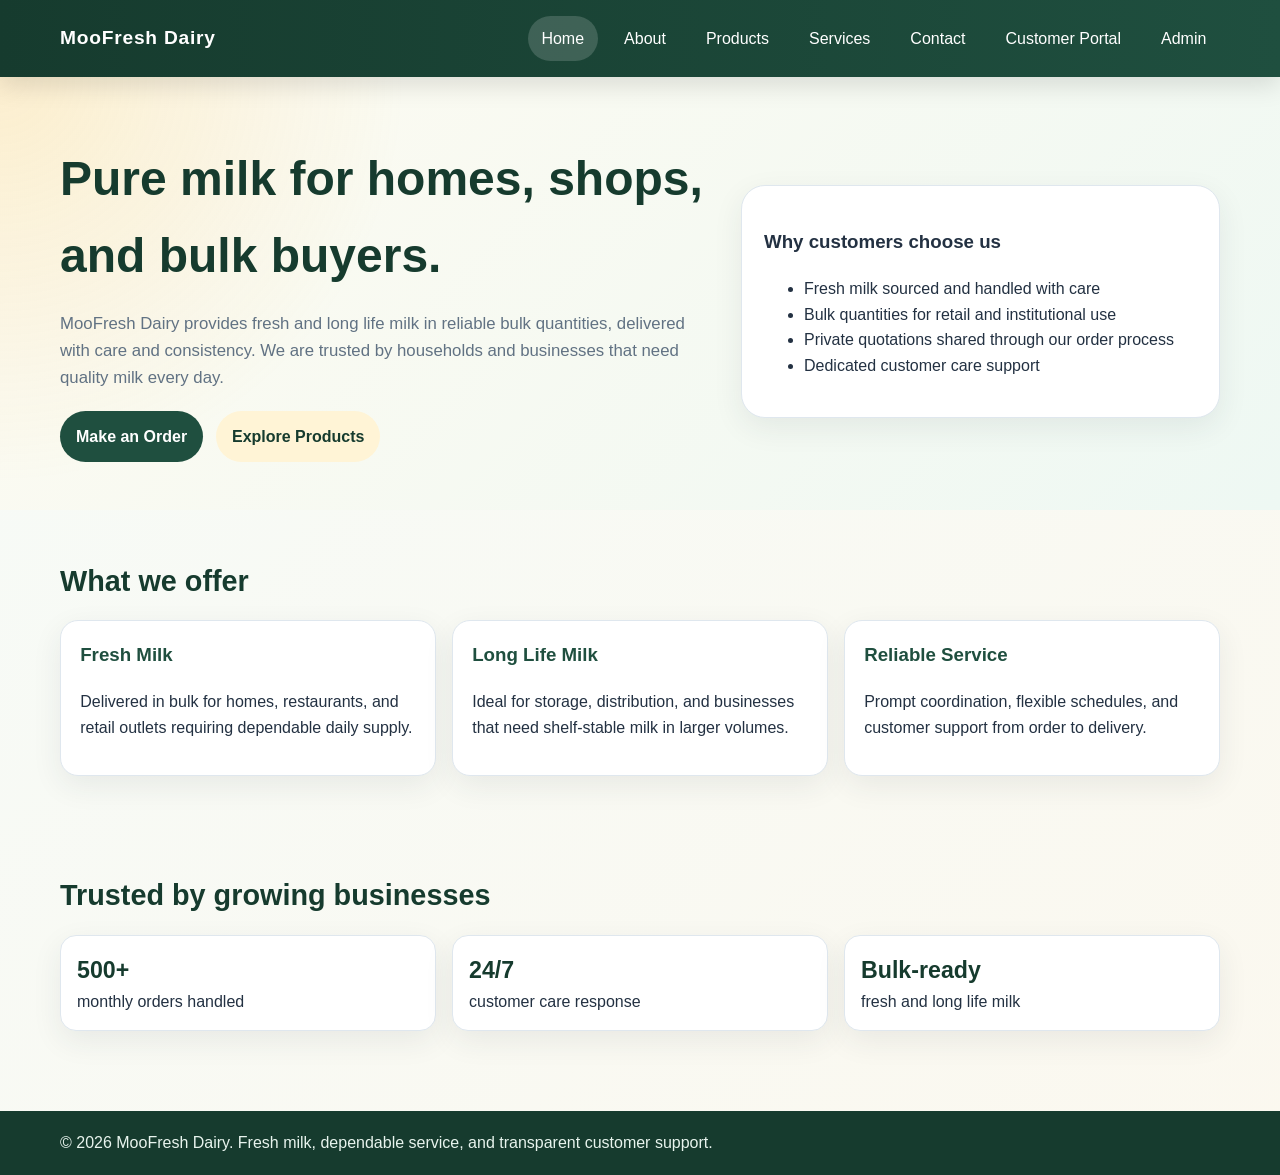
==== index.html @ 9c832540 "first commit" ====
<!DOCTYPE html>
<html lang="en">

<head>
    <meta charset="UTF-8" />
    <meta name="viewport" content="width=device-width, initial-scale=1.0" />
    <title>MooFresh Dairy | Fresh and Long Life Milk in Bulk</title>
    <meta name="description" content="MooFresh Dairy supplies fresh milk and long life milk in bulk to homes, shops, and institutions with dependable service." />
    <link rel="stylesheet" href="styles.css" />
</head>

<body>
    <header class="site-header">
        <div class="container navbar">
            <div class="brand">MooFresh Dairy</div>
            <nav class="nav-links" aria-label="Primary navigation">
                <a class="active" href="index.html">Home</a>
                <a href="about.html">About</a>
                <a href="products.html">Products</a>
                <a href="services.html">Services</a>
                <a href="contact.html">Contact</a>
                <a href="customer-login.html">Customer Portal</a>
                <a href="admin-login.html">Admin</a>
            </nav>
        </div>
    </header>

    <main>
        <section class="hero">
            <div class="container hero-grid">
                <div>
                    <h1>Pure milk for homes, shops, and bulk buyers.</h1>
                    <p>MooFresh Dairy provides fresh and long life milk in reliable bulk quantities, delivered with care and consistency. We are trusted by households and businesses that need quality milk every day.</p>
                    <div class="btn-row">
                        <a class="btn btn-primary" href="customer-login.html">Make an Order</a>
                        <a class="btn btn-secondary" href="products.html">Explore Products</a>
                    </div>
                </div>
                <div class="hero-card">
                    <h3>Why customers choose us</h3>
                    <ul>
                        <li>Fresh milk sourced and handled with care</li>
                        <li>Bulk quantities for retail and institutional use</li>
                        <li>Private quotations shared through our order process</li>
                        <li>Dedicated customer care support</li>
                    </ul>
                </div>
            </div>
        </section>

        <section class="section">
            <div class="container">
                <h2>What we offer</h2>
                <div class="card-grid">
                    <article class="card">
                        <h3>Fresh Milk</h3>
                        <p>Delivered in bulk for homes, restaurants, and retail outlets requiring dependable daily supply.</p>
                    </article>
                    <article class="card">
                        <h3>Long Life Milk</h3>
                        <p>Ideal for storage, distribution, and businesses that need shelf-stable milk in larger volumes.</p>
                    </article>
                    <article class="card">
                        <h3>Reliable Service</h3>
                        <p>Prompt coordination, flexible schedules, and customer support from order to delivery.</p>
                    </article>
                </div>
            </div>
        </section>

        <section class="section">
            <div class="container">
                <h2>Trusted by growing businesses</h2>
                <div class="stat-grid">
                    <div class="stat"><strong>500+</strong><span>monthly orders handled</span></div>
                    <div class="stat"><strong>24/7</strong><span>customer care response</span></div>
                    <div class="stat"><strong>Bulk-ready</strong><span>fresh and long life milk</span></div>
                </div>
            </div>
        </section>
    </main>

    <footer class="site-footer">
        <div class="container">© 2026 MooFresh Dairy. Fresh milk, dependable service, and transparent customer support.</div>
    </footer>

    <script src="script.js"></script>
</body>

</html>
---- styles.css ----
:root {
    --primary: #1f4f3f;
    --primary-dark: #163b2e;
    --accent: #f5b942;
    --accent-soft: #fff4d6;
    --text: #233142;
    --muted: #617283;
    --surface: #ffffff;
    --surface-alt: #f7fafc;
    --border: #dfe7ee;
    --shadow: 0 10px 30px rgba(35, 49, 66, 0.08);
}

* {
    box-sizing: border-box;
}

html {
    scroll-behavior: smooth;
}

body {
    margin: 0;
    font-family: 'Segoe UI', Tahoma, Geneva, Verdana, sans-serif;
    color: var(--text);
    background: linear-gradient(135deg, #f6fbf8, #fbf8ef);
    line-height: 1.6;
}

a {
    color: inherit;
}

img {
    max-width: 100%;
    display: block;
}

.container {
    width: min(1160px, calc(100% - 2rem));
    margin: 0 auto;
}

.site-header {
    background: linear-gradient(90deg, var(--primary-dark), var(--primary));
    color: white;
    position: sticky;
    top: 0;
    z-index: 100;
    box-shadow: 0 8px 24px rgba(0, 0, 0, 0.12);
}

.navbar {
    display: flex;
    justify-content: space-between;
    align-items: center;
    padding: 1rem 0;
    gap: 1rem;
}

.brand {
    font-size: 1.2rem;
    font-weight: 800;
    letter-spacing: 0.04em;
}

.nav-links {
    display: flex;
    gap: 0.8rem;
    flex-wrap: wrap;
}

.nav-links a {
    color: white;
    text-decoration: none;
    padding: 0.6rem 0.85rem;
    border-radius: 999px;
    transition: background .2s ease;
}

.nav-links a:hover,
.nav-links a.active {
    background: rgba(255, 255, 255, 0.16);
}

.hero {
    padding: 4rem 0 3rem;
    background: radial-gradient(circle at top left, rgba(245, 185, 66, 0.2), transparent 30%), linear-gradient(135deg, #fefbf1, #eef8f3);
}

.hero-grid {
    display: grid;
    gap: 2rem;
    grid-template-columns: 1.15fr 0.85fr;
    align-items: center;
}

.hero h1 {
    font-size: clamp(2rem, 4vw, 3rem);
    margin: 0 0 1rem;
    color: var(--primary-dark);
}

.hero p {
    font-size: 1.05rem;
    color: var(--muted);
    margin-bottom: 1.2rem;
}

.hero-card {
    background: var(--surface);
    border-radius: 24px;
    padding: 1.4rem;
    box-shadow: var(--shadow);
    border: 1px solid var(--border);
}

.btn-row {
    display: flex;
    flex-wrap: wrap;
    gap: 0.8rem;
}

.btn {
    display: inline-block;
    padding: 0.8rem 1rem;
    border-radius: 999px;
    text-decoration: none;
    font-weight: 700;
    border: none;
    cursor: pointer;
}

.btn-primary {
    background: var(--primary);
    color: white;
}

.btn-secondary {
    background: var(--accent-soft);
    color: var(--primary-dark);
}

.section {
    padding: 3rem 0;
}

.section h2 {
    font-size: 1.8rem;
    color: var(--primary-dark);
    margin: 0 0 1rem;
}

.summary-card {
    background: linear-gradient(135deg, var(--primary), var(--primary-dark));
    color: white;
    border-radius: 18px;
    padding: 1rem 1.1rem;
    box-shadow: var(--shadow);
}

.summary-card strong {
    display: block;
    font-size: 1.3rem;
    margin-bottom: 0.2rem;
}

.card-grid {
    display: grid;
    gap: 1rem;
    grid-template-columns: repeat(auto-fit, minmax(220px, 1fr));
}

.card {
    background: var(--surface);
    border: 1px solid var(--border);
    border-radius: 18px;
    padding: 1.2rem;
    box-shadow: var(--shadow);
}

.card h3 {
    margin-top: 0;
    color: var(--primary);
}

.stat-grid {
    display: grid;
    gap: 1rem;
    grid-template-columns: repeat(auto-fit, minmax(180px, 1fr));
}

.stat {
    background: var(--surface);
    border-radius: 16px;
    padding: 1rem;
    box-shadow: var(--shadow);
    border: 1px solid var(--border);
}

.stat strong {
    display: block;
    font-size: 1.45rem;
    color: var(--primary-dark);
}

.notice {
    background: var(--accent-soft);
    border-left: 4px solid var(--accent);
    padding: 1rem 1.2rem;
    border-radius: 8px;
    color: var(--primary-dark);
}

.notice-spaced {
    margin-top: 1.2rem;
}

.notice-top-gap {
    margin-top: 0.9rem;
}

.section-title-spaced {
    margin-top: 1rem;
}

.admin-dashboard-hidden {
    display: none;
    margin-top: 1rem;
}

.auth-shell {
    display: grid;
    gap: 1.5rem;
    grid-template-columns: 1fr 1fr;
    align-items: start;
    padding: 2rem 0 3rem;
}

.auth-box {
    background: var(--surface);
    border: 1px solid var(--border);
    border-radius: 22px;
    padding: 1.4rem;
    box-shadow: var(--shadow);
}

.form-group {
    display: flex;
    flex-direction: column;
    gap: 0.35rem;
    margin-bottom: 0.9rem;
}

label {
    font-weight: 600;
    color: var(--primary-dark);
}

input,
select,
textarea {
    padding: 0.8rem 0.9rem;
    border: 1px solid var(--border);
    border-radius: 10px;
    font: inherit;
}

textarea {
    min-height: 110px;
}

.dashboard-grid {
    display: grid;
    gap: 1rem;
    grid-template-columns: 1.2fr 0.8fr;
}

.orders-list,
.payment-list {
    background: var(--surface);
    border: 1px solid var(--border);
    border-radius: 18px;
    padding: 1rem;
    box-shadow: var(--shadow);
}

.table {
    width: 100%;
    border-collapse: collapse;
}

.table th,
.table td {
    padding: 0.75rem 0.5rem;
    text-align: left;
    border-bottom: 1px solid var(--border);
}

.tag {
    display: inline-block;
    padding: 0.25rem 0.5rem;
    border-radius: 999px;
    font-size: 0.8rem;
    font-weight: 700;
}

.tag.pending {
    background: #fff3cd;
    color: #8c6a00;
}

.tag.paid {
    background: #dff5ea;
    color: #1f6d3c;
}

.tag.low {
    background: #ffe3e3;
    color: #b42318;
}

.site-footer {
    background: var(--primary-dark);
    color: #e8f4ee;
    padding: 1.2rem 0;
    margin-top: 2rem;
}

.helper {
    font-size: 0.95rem;
    color: var(--muted);
}

@media (max-width: 860px) {
    .hero-grid,
    .auth-shell,
    .dashboard-grid {
        grid-template-columns: 1fr;
    }
}
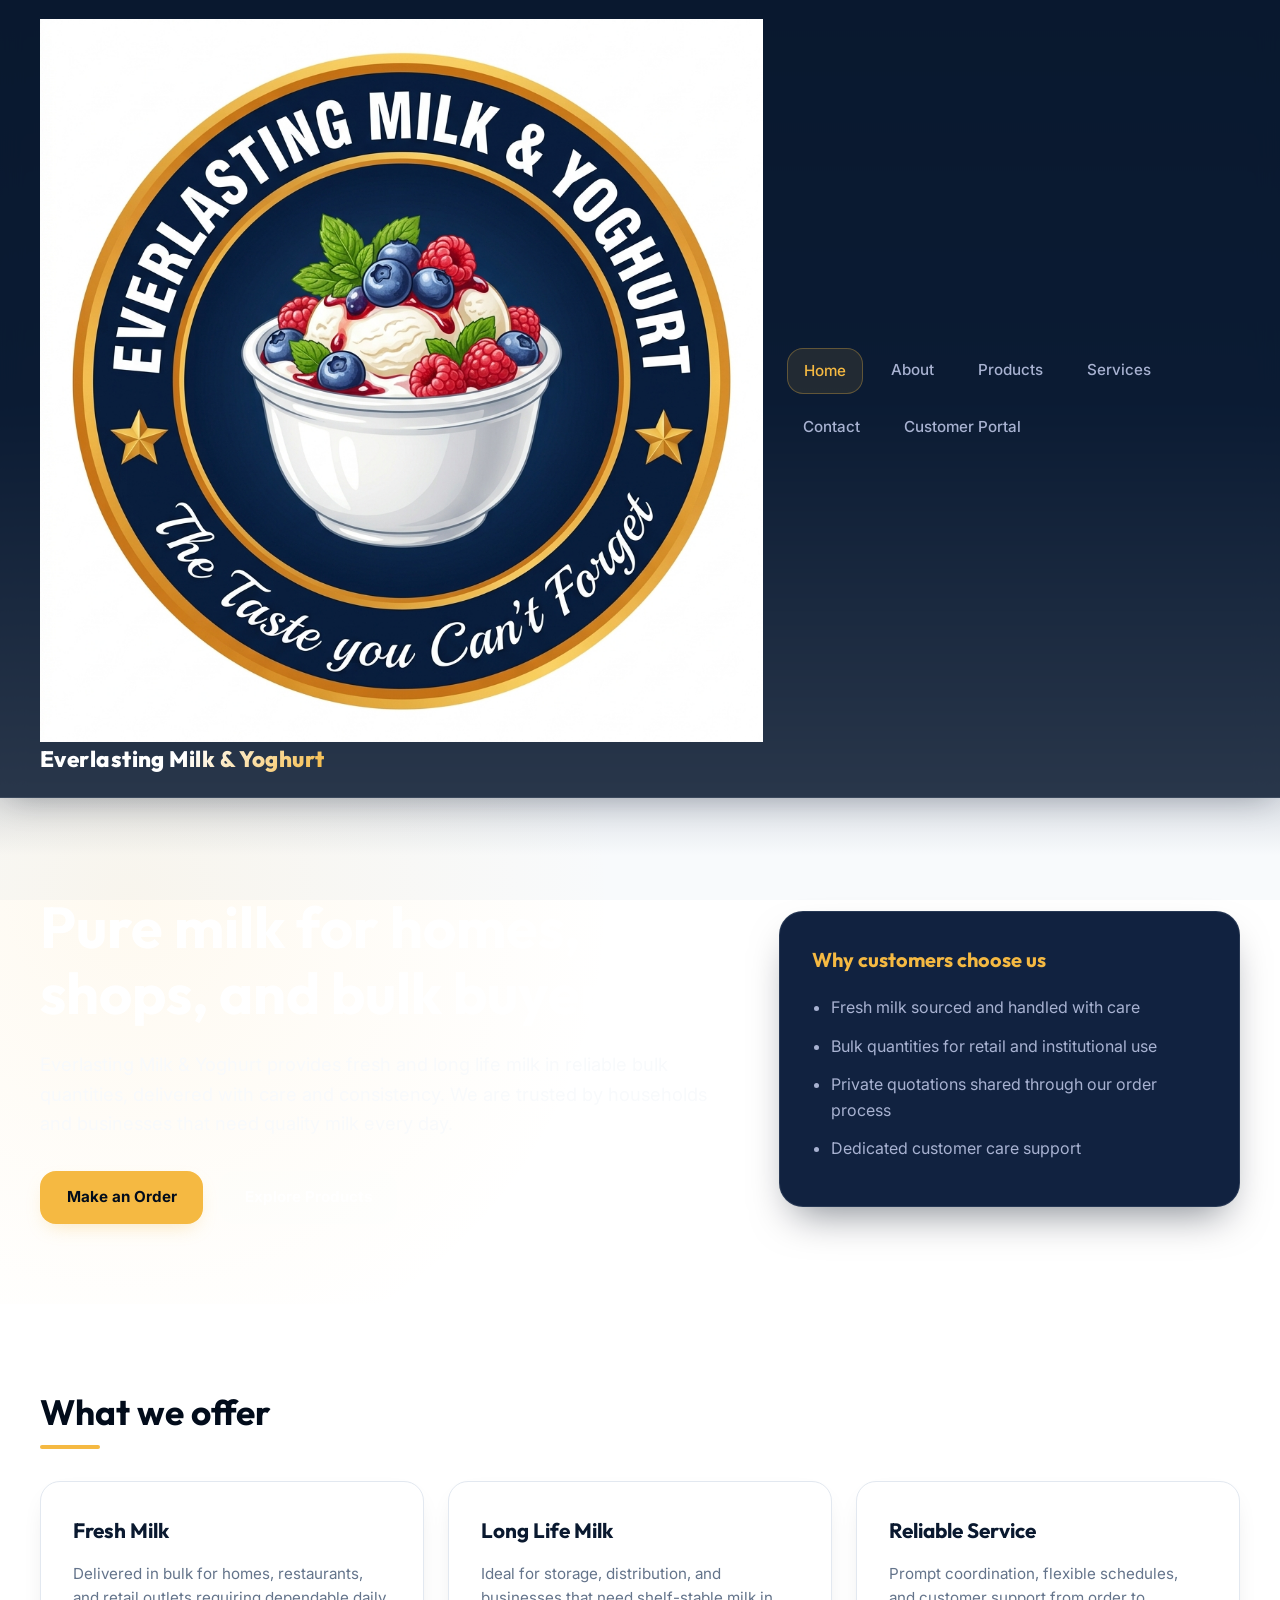
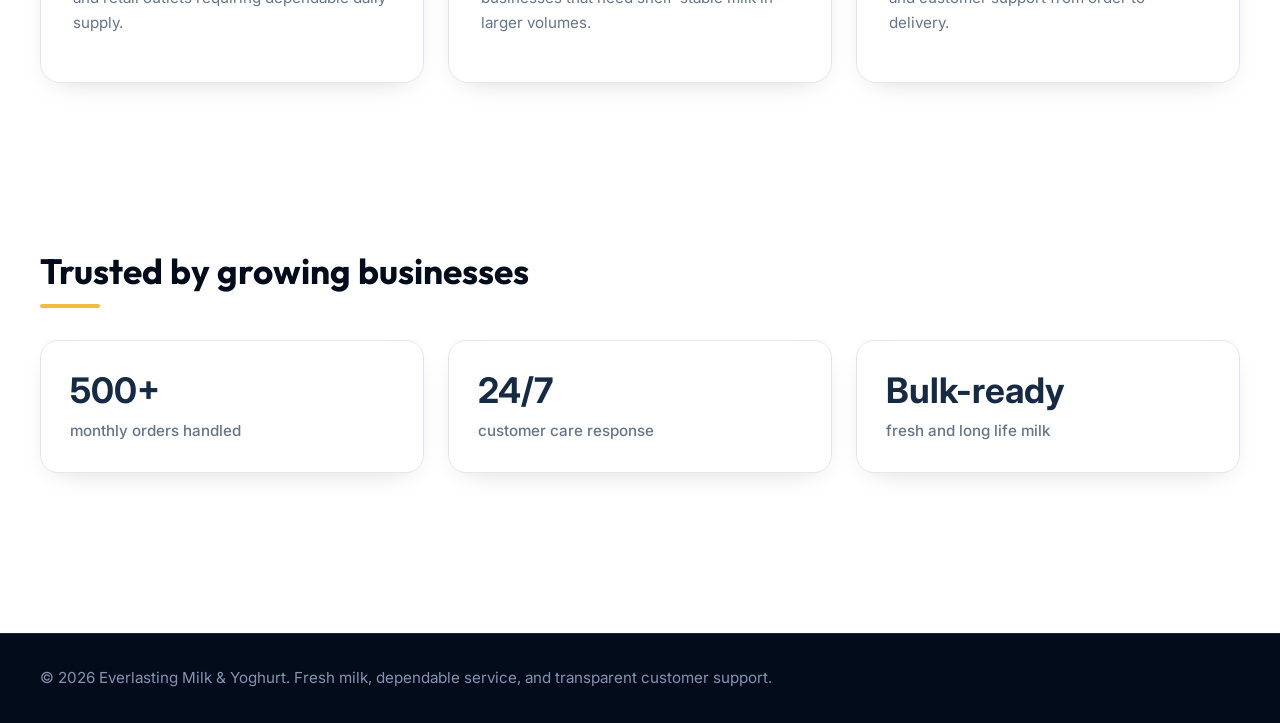
==== commit a70285df: "feat: rebrand business to Everlasting Milk & Yoghurt, add site logo, and remove admin login link" ====
--- a/index.html
+++ b/index.html
@@ -4,15 +4,18 @@
 <head>
     <meta charset="UTF-8" />
     <meta name="viewport" content="width=device-width, initial-scale=1.0" />
-    <title>MooFresh Dairy | Fresh and Long Life Milk in Bulk</title>
-    <meta name="description" content="MooFresh Dairy supplies fresh milk and long life milk in bulk to homes, shops, and institutions with dependable service." />
+    <title>Everlasting Milk & Yoghurt | Fresh and Long Life Milk in Bulk</title>
+    <meta name="description" content="Everlasting Milk & Yoghurt supplies fresh milk and long life milk in bulk to homes, shops, and institutions with dependable service." />
     <link rel="stylesheet" href="styles.css" />
 </head>
 
 <body>
     <header class="site-header">
         <div class="container navbar">
-            <div class="brand">MooFresh Dairy</div>
+            <a href="index.html" class="brand-logo-link">
+                <img src="logo.png" alt="Everlasting Milk & Yoghurt Logo" class="site-logo" />
+                <span class="brand">Everlasting Milk & Yoghurt</span>
+            </a>
             <nav class="nav-links" aria-label="Primary navigation">
                 <a class="active" href="index.html">Home</a>
                 <a href="about.html">About</a>
@@ -20,7 +23,6 @@
                 <a href="services.html">Services</a>
                 <a href="contact.html">Contact</a>
                 <a href="customer-login.html">Customer Portal</a>
-                <a href="admin-login.html">Admin</a>
             </nav>
         </div>
     </header>
@@ -30,7 +32,7 @@
             <div class="container hero-grid">
                 <div>
                     <h1>Pure milk for homes, shops, and bulk buyers.</h1>
-                    <p>MooFresh Dairy provides fresh and long life milk in reliable bulk quantities, delivered with care and consistency. We are trusted by households and businesses that need quality milk every day.</p>
+                    <p>Everlasting Milk & Yoghurt provides fresh and long life milk in reliable bulk quantities, delivered with care and consistency. We are trusted by households and businesses that need quality milk every day.</p>
                     <div class="btn-row">
                         <a class="btn btn-primary" href="customer-login.html">Make an Order</a>
                         <a class="btn btn-secondary" href="products.html">Explore Products</a>
@@ -81,7 +83,7 @@
     </main>
 
     <footer class="site-footer">
-        <div class="container">© 2026 MooFresh Dairy. Fresh milk, dependable service, and transparent customer support.</div>
+        <div class="container">© 2026 Everlasting Milk & Yoghurt. Fresh milk, dependable service, and transparent customer support.</div>
     </footer>
 
     <script src="script.js"></script>
--- a/styles.css
+++ b/styles.css
@@ -1,14 +1,28 @@
+@import url('https://fonts.googleapis.com/css2?family=Inter:wght@300;400;500;600;700&family=Outfit:wght@400;500;600;700;800&display=swap');
+
 :root {
-    --primary: #1f4f3f;
-    --primary-dark: #163b2e;
-    --accent: #f5b942;
-    --accent-soft: #fff4d6;
-    --text: #233142;
-    --muted: #617283;
-    --surface: #ffffff;
-    --surface-alt: #f7fafc;
-    --border: #dfe7ee;
-    --shadow: 0 10px 30px rgba(35, 49, 66, 0.08);
+    --primary: #0A192F;         /* Deep Navy Blue */
+    --primary-dark: #020C1B;    /* Ultra Deep Navy */
+    --primary-light: #172A45;   /* Slate Blue */
+    --primary-muted: #30445E;   /* Muted Slate Navy */
+    --accent: #F5B942;          /* Amber Gold */
+    --accent-hover: #DDA327;    /* Dark Gold */
+    --accent-soft: rgba(245, 185, 66, 0.1);
+    --text-dark: #0B192C;       /* Dark Navy Text */
+    --text-light: #F8FAFC;      /* Off-White Text */
+    --text-muted: #64748B;      /* Gray Slate Text */
+    --bg-light: #F8FAFC;        /* Light Slate Background */
+    --bg-dark: #0A192F;         /* Deep Navy Background */
+    --surface: #FFFFFF;         /* White Card Surface */
+    --surface-dark: #112240;    /* Dark Card Surface */
+    --border: #E2E8F0;          /* Light Border */
+    --border-dark: rgba(230, 241, 255, 0.1);
+    --shadow: 0 10px 30px -15px rgba(2, 12, 27, 0.2);
+    --shadow-hover: 0 20px 40px -15px rgba(2, 12, 27, 0.35);
+    --radius-lg: 16px;
+    --radius-md: 10px;
+    --radius-sm: 6px;
+    --transition: all 0.25s cubic-bezier(0.25, 0.8, 0.25, 1);
 }
 
 * {
@@ -21,14 +35,18 @@
 
 body {
     margin: 0;
-    font-family: 'Segoe UI', Tahoma, Geneva, Verdana, sans-serif;
-    color: var(--text);
-    background: linear-gradient(135deg, #f6fbf8, #fbf8ef);
+    font-family: 'Inter', sans-serif;
+    color: var(--text-dark);
+    /* Clean deep navy blue blending into white */
+    background: linear-gradient(180deg, var(--bg-dark) 0%, #152B4D 45%, var(--bg-light) 95%);
+    background-attachment: fixed;
     line-height: 1.6;
+    min-height: 100vh;
 }
 
 a {
     color: inherit;
+    text-decoration: none;
 }
 
 img {
@@ -37,252 +55,523 @@
 }
 
 .container {
-    width: min(1160px, calc(100% - 2rem));
+    width: min(1200px, calc(100% - 2rem));
     margin: 0 auto;
 }
 
+/* Typography */
+h1, h2, h3, h4, h5, h6, .brand {
+    font-family: 'Outfit', sans-serif;
+    font-weight: 700;
+}
+
+/* Header & Navbar */
 .site-header {
-    background: linear-gradient(90deg, var(--primary-dark), var(--primary));
-    color: white;
+    background: rgba(10, 25, 47, 0.85);
+    backdrop-filter: blur(12px);
+    -webkit-backdrop-filter: blur(12px);
+    border-bottom: 1px solid var(--border-dark);
+    color: var(--text-light);
     position: sticky;
     top: 0;
     z-index: 100;
-    box-shadow: 0 8px 24px rgba(0, 0, 0, 0.12);
+    box-shadow: 0 10px 30px -10px rgba(2, 12, 27, 0.3);
 }
 
 .navbar {
     display: flex;
     justify-content: space-between;
     align-items: center;
-    padding: 1rem 0;
-    gap: 1rem;
+    padding: 1.2rem 0;
+    gap: 1.5rem;
 }
 
 .brand {
-    font-size: 1.2rem;
+    font-size: 1.4rem;
     font-weight: 800;
-    letter-spacing: 0.04em;
+    letter-spacing: 0.02em;
+    background: linear-gradient(135deg, #FFFFFF 50%, var(--accent) 100%);
+    -webkit-background-clip: text;
+    -webkit-text-fill-color: transparent;
+    transition: var(--transition);
 }
 
 .nav-links {
     display: flex;
-    gap: 0.8rem;
+    gap: 0.75rem;
     flex-wrap: wrap;
 }
 
 .nav-links a {
-    color: white;
-    text-decoration: none;
-    padding: 0.6rem 0.85rem;
-    border-radius: 999px;
-    transition: background .2s ease;
+    color: #A8B2D1;
+    font-weight: 500;
+    padding: 0.6rem 1rem;
+    border-radius: var(--radius-lg);
+    font-size: 0.95rem;
+    transition: var(--transition);
 }
 
 .nav-links a:hover,
 .nav-links a.active {
-    background: rgba(255, 255, 255, 0.16);
-}
-
+    color: var(--text-light);
+    background: rgba(23, 42, 69, 0.6);
+}
+
+.nav-links a.active {
+    border: 1px solid rgba(245, 185, 66, 0.3);
+    background: rgba(245, 185, 66, 0.1);
+    color: var(--accent);
+}
+
+/* Hero Section */
 .hero {
-    padding: 4rem 0 3rem;
-    background: radial-gradient(circle at top left, rgba(245, 185, 66, 0.2), transparent 30%), linear-gradient(135deg, #fefbf1, #eef8f3);
+    padding: 6rem 0 5rem;
+    color: var(--text-light);
+    background: radial-gradient(circle at 10% 20%, rgba(245, 185, 66, 0.08) 0%, transparent 40%);
 }
 
 .hero-grid {
     display: grid;
-    gap: 2rem;
-    grid-template-columns: 1.15fr 0.85fr;
+    gap: 3rem;
+    grid-template-columns: 1.2fr 0.8fr;
     align-items: center;
 }
 
 .hero h1 {
-    font-size: clamp(2rem, 4vw, 3rem);
-    margin: 0 0 1rem;
+    font-size: clamp(2.2rem, 5vw, 3.6rem);
+    line-height: 1.15;
+    margin: 0 0 1.5rem;
+    color: white;
+}
+
+.hero p {
+    font-size: 1.15rem;
+    color: var(--text-gray);
+    margin-bottom: 2rem;
+}
+
+.hero-card {
+    background: var(--surface-dark);
+    border: 1px solid var(--border-dark);
+    border-radius: 24px;
+    padding: 2rem;
+    box-shadow: 0 20px 40px -15px rgba(2, 12, 27, 0.5);
+    color: var(--text-light);
+    transition: var(--transition);
+}
+
+.hero-card:hover {
+    transform: translateY(-5px);
+    box-shadow: 0 30px 50px -20px rgba(2, 12, 27, 0.7);
+}
+
+.hero-card h3 {
+    margin-top: 0;
+    font-size: 1.25rem;
+    color: var(--accent);
+    margin-bottom: 1.2rem;
+}
+
+.hero-card ul {
+    padding-left: 1.2rem;
+    margin: 0;
+}
+
+.hero-card li {
+    margin-bottom: 0.8rem;
+    color: #A8B2D1;
+}
+
+/* Buttons */
+.btn-row {
+    display: flex;
+    flex-wrap: wrap;
+    gap: 1rem;
+}
+
+.btn {
+    display: inline-flex;
+    align-items: center;
+    justify-content: center;
+    padding: 0.85rem 1.6rem;
+    border-radius: var(--radius-lg);
+    font-weight: 700;
+    font-size: 0.95rem;
+    border: 1px solid transparent;
+    cursor: pointer;
+    transition: var(--transition);
+    transform: translateY(0);
+}
+
+.btn:active {
+    transform: scale(0.97);
+}
+
+.btn-primary {
+    background: var(--accent);
     color: var(--primary-dark);
-}
-
-.hero p {
-    font-size: 1.05rem;
-    color: var(--muted);
-    margin-bottom: 1.2rem;
-}
-
-.hero-card {
-    background: var(--surface);
-    border-radius: 24px;
-    padding: 1.4rem;
-    box-shadow: var(--shadow);
-    border: 1px solid var(--border);
-}
-
-.btn-row {
-    display: flex;
-    flex-wrap: wrap;
-    gap: 0.8rem;
-}
-
-.btn {
-    display: inline-block;
-    padding: 0.8rem 1rem;
-    border-radius: 999px;
-    text-decoration: none;
-    font-weight: 700;
-    border: none;
-    cursor: pointer;
-}
-
-.btn-primary {
-    background: var(--primary);
+    box-shadow: 0 8px 20px -8px rgba(245, 185, 66, 0.4);
+}
+
+.btn-primary:hover {
+    background: var(--accent-hover);
+    box-shadow: 0 12px 24px -6px rgba(245, 185, 66, 0.6);
+}
+
+.btn-secondary {
+    background: rgba(230, 241, 255, 0.05);
+    border: 1px solid var(--text-gray);
     color: white;
 }
 
-.btn-secondary {
-    background: var(--accent-soft);
+.btn-secondary:hover {
+    background: rgba(230, 241, 255, 0.1);
+    color: var(--accent);
+}
+
+.btn-danger {
+    background: #E11D48;
+    color: white;
+}
+
+.btn-danger:hover {
+    background: #BE123C;
+}
+
+.btn-success {
+    background: #10B981;
+    color: white;
+}
+
+.btn-success:hover {
+    background: #059669;
+}
+
+.btn-small {
+    padding: 0.4rem 0.8rem;
+    font-size: 0.85rem;
+    border-radius: var(--radius-sm);
+}
+
+/* Sections styling */
+.section {
+    padding: 5rem 0;
+}
+
+.section h2 {
+    font-size: 2.2rem;
     color: var(--primary-dark);
-}
-
-.section {
-    padding: 3rem 0;
-}
-
-.section h2 {
-    font-size: 1.8rem;
-    color: var(--primary-dark);
-    margin: 0 0 1rem;
-}
-
-.summary-card {
-    background: linear-gradient(135deg, var(--primary), var(--primary-dark));
-    color: white;
-    border-radius: 18px;
-    padding: 1rem 1.1rem;
-    box-shadow: var(--shadow);
-}
-
-.summary-card strong {
-    display: block;
-    font-size: 1.3rem;
-    margin-bottom: 0.2rem;
-}
-
+    margin: 0 0 2rem;
+    position: relative;
+    padding-bottom: 0.5rem;
+}
+
+.section h2::after {
+    content: '';
+    position: absolute;
+    bottom: 0;
+    left: 0;
+    width: 60px;
+    height: 4px;
+    background: var(--accent);
+    border-radius: 2px;
+}
+
+.dark-text {
+    color: var(--text-dark);
+}
+
+/* Grid systems & Cards */
 .card-grid {
     display: grid;
-    gap: 1rem;
-    grid-template-columns: repeat(auto-fit, minmax(220px, 1fr));
+    gap: 1.5rem;
+    grid-template-columns: repeat(auto-fit, minmax(280px, 1fr));
 }
 
 .card {
     background: var(--surface);
     border: 1px solid var(--border);
-    border-radius: 18px;
-    padding: 1.2rem;
+    border-radius: 20px;
+    padding: 2rem;
     box-shadow: var(--shadow);
+    transition: var(--transition);
+}
+
+.card:hover {
+    transform: translateY(-8px);
+    box-shadow: var(--shadow-hover);
+    border-color: rgba(245, 185, 66, 0.2);
 }
 
 .card h3 {
     margin-top: 0;
+    font-size: 1.3rem;
     color: var(--primary);
-}
-
+    margin-bottom: 0.8rem;
+}
+
+.card p {
+    color: var(--text-muted);
+    font-size: 0.95rem;
+}
+
+.card-white {
+    background: var(--surface);
+    color: var(--text-dark);
+}
+
+/* Stats section */
 .stat-grid {
     display: grid;
-    gap: 1rem;
-    grid-template-columns: repeat(auto-fit, minmax(180px, 1fr));
+    gap: 1.5rem;
+    grid-template-columns: repeat(auto-fit, minmax(220px, 1fr));
 }
 
 .stat {
     background: var(--surface);
-    border-radius: 16px;
-    padding: 1rem;
+    border-radius: 18px;
+    padding: 1.8rem;
     box-shadow: var(--shadow);
     border: 1px solid var(--border);
+    transition: var(--transition);
+}
+
+.stat:hover {
+    transform: translateY(-4px);
+    box-shadow: var(--shadow-hover);
 }
 
 .stat strong {
     display: block;
-    font-size: 1.45rem;
-    color: var(--primary-dark);
-}
-
+    font-size: 2.2rem;
+    color: var(--primary-light);
+    line-height: 1.2;
+    margin-bottom: 0.4rem;
+}
+
+.stat span {
+    color: var(--text-muted);
+    font-size: 0.95rem;
+    font-weight: 500;
+}
+
+/* Summary Card (for admin/dashboard stats) */
+.summary-card {
+    background: linear-gradient(135deg, var(--primary-light), var(--primary-dark));
+    color: white;
+    border-radius: 20px;
+    padding: 1.5rem 1.8rem;
+    box-shadow: var(--shadow);
+    border: 1px solid rgba(255, 255, 255, 0.05);
+    transition: var(--transition);
+}
+
+.summary-card:hover {
+    transform: scale(1.02);
+}
+
+.summary-card strong {
+    display: block;
+    font-size: 2rem;
+    color: var(--accent);
+    margin-bottom: 0.4rem;
+}
+
+.summary-card span {
+    color: #A8B2D1;
+    font-size: 0.9rem;
+    font-weight: 500;
+}
+
+/* Notices */
 .notice {
     background: var(--accent-soft);
     border-left: 4px solid var(--accent);
-    padding: 1rem 1.2rem;
-    border-radius: 8px;
+    padding: 1.2rem 1.5rem;
+    border-radius: var(--radius-md);
     color: var(--primary-dark);
+    font-weight: 500;
 }
 
 .notice-spaced {
-    margin-top: 1.2rem;
+    margin-top: 2rem;
 }
 
 .notice-top-gap {
-    margin-top: 0.9rem;
+    margin-top: 1.5rem;
 }
 
 .section-title-spaced {
-    margin-top: 1rem;
-}
-
-.admin-dashboard-hidden {
-    display: none;
-    margin-top: 1rem;
-}
-
+    margin-top: 2.5rem;
+    margin-bottom: 1.5rem;
+}
+
+/* Shell and Layout containers */
 .auth-shell {
     display: grid;
-    gap: 1.5rem;
+    gap: 2.5rem;
     grid-template-columns: 1fr 1fr;
     align-items: start;
-    padding: 2rem 0 3rem;
+    padding: 5rem 0;
 }
 
 .auth-box {
     background: var(--surface);
     border: 1px solid var(--border);
-    border-radius: 22px;
-    padding: 1.4rem;
+    border-radius: 24px;
+    padding: 2.5rem;
     box-shadow: var(--shadow);
 }
 
+.auth-box h2, .auth-box h3 {
+    margin-top: 0;
+    color: var(--primary);
+}
+
+/* Forms & inputs */
+.auth-form {
+    margin-top: 1.5rem;
+}
+
 .form-group {
     display: flex;
     flex-direction: column;
-    gap: 0.35rem;
-    margin-bottom: 0.9rem;
+    gap: 0.5rem;
+    margin-bottom: 1.2rem;
 }
 
 label {
     font-weight: 600;
-    color: var(--primary-dark);
+    color: var(--primary-light);
+    font-size: 0.9rem;
 }
 
 input,
 select,
 textarea {
-    padding: 0.8rem 0.9rem;
-    border: 1px solid var(--border);
-    border-radius: 10px;
+    padding: 0.85rem 1rem;
+    border: 1.5px solid var(--border);
+    border-radius: var(--radius-md);
     font: inherit;
+    color: var(--text-dark);
+    background: #F8FAFC;
+    transition: var(--transition);
+}
+
+input:focus,
+select:focus,
+textarea:focus {
+    outline: none;
+    border-color: var(--accent);
+    background: white;
+    box-shadow: 0 0 0 3px rgba(245, 185, 66, 0.15);
 }
 
 textarea {
-    min-height: 110px;
-}
-
+    min-height: 120px;
+    resize: vertical;
+}
+
+.helper {
+    font-size: 0.9rem;
+    color: var(--text-muted);
+    margin-top: 0.5rem;
+}
+
+.auth-message, .helper-error {
+    color: #E11D48;
+}
+
+.helper-success {
+    color: #10B981;
+}
+
+/* Navigation tabs in Dashboards */
+.tabs-nav {
+    display: flex;
+    border-bottom: 1px solid var(--border);
+    margin-bottom: 2rem;
+    gap: 0.5rem;
+}
+
+.tab-link {
+    padding: 0.85rem 1.5rem;
+    border: none;
+    background: transparent;
+    cursor: pointer;
+    font-weight: 600;
+    font-size: 1rem;
+    color: var(--text-muted);
+    border-bottom: 3px solid transparent;
+    transition: var(--transition);
+}
+
+.tab-link:hover {
+    color: var(--primary-light);
+}
+
+.tab-link.active {
+    color: var(--primary);
+    border-bottom-color: var(--accent);
+}
+
+.tab-content {
+    display: none;
+}
+
+.tab-content.active {
+    display: block;
+}
+
+/* Dashboard structures */
 .dashboard-grid {
     display: grid;
-    gap: 1rem;
-    grid-template-columns: 1.2fr 0.8fr;
+    gap: 2rem;
+    grid-template-columns: 1.3fr 0.7fr;
 }
 
 .orders-list,
-.payment-list {
+.payment-list,
+.dashboard-block {
     background: var(--surface);
     border: 1px solid var(--border);
-    border-radius: 18px;
-    padding: 1rem;
+    border-radius: 20px;
+    padding: 1.8rem;
     box-shadow: var(--shadow);
+}
+
+.orders-list h3,
+.payment-list h3,
+.dashboard-block h3 {
+    margin-top: 0;
+    color: var(--primary);
+    margin-bottom: 1.2rem;
+}
+
+.dashboard-welcome {
+    background: linear-gradient(135deg, var(--primary-light) 0%, var(--primary-dark) 100%);
+    border-radius: 24px;
+    padding: 2.5rem;
+    color: white;
+    margin-bottom: 2.5rem;
+    box-shadow: var(--shadow);
+    border: 1px solid rgba(255, 255, 255, 0.05);
+}
+
+.dashboard-welcome h2 {
+    margin-top: 0;
+    font-size: 2rem;
+    color: white;
+}
+
+.dashboard-welcome p {
+    color: #A8B2D1;
+    font-size: 1.05rem;
+}
+
+/* Tables styling */
+.table-container {
+    overflow-x: auto;
 }
 
 .table {
@@ -290,52 +579,259 @@
     border-collapse: collapse;
 }
 
+.table th {
+    background: #F1F5F9;
+    color: var(--primary-light);
+    font-weight: 600;
+    font-size: 0.9rem;
+    text-transform: uppercase;
+    letter-spacing: 0.05em;
+}
+
 .table th,
 .table td {
-    padding: 0.75rem 0.5rem;
+    padding: 1rem 0.75rem;
     text-align: left;
     border-bottom: 1px solid var(--border);
 }
 
+.table tr:hover td {
+    background: #F8FAFC;
+}
+
+/* Action forms & inputs in tables */
+.table select {
+    padding: 0.4rem 0.6rem;
+    font-size: 0.85rem;
+    border-radius: var(--radius-sm);
+    background: white;
+}
+
+/* Tags / Badges */
 .tag {
-    display: inline-block;
-    padding: 0.25rem 0.5rem;
+    display: inline-flex;
+    align-items: center;
+    padding: 0.3rem 0.75rem;
     border-radius: 999px;
-    font-size: 0.8rem;
+    font-size: 0.75rem;
     font-weight: 700;
+    letter-spacing: 0.02em;
+    text-transform: uppercase;
 }
 
 .tag.pending {
-    background: #fff3cd;
-    color: #8c6a00;
+    background: #FEF3C7;
+    color: #D97706;
 }
 
 .tag.paid {
-    background: #dff5ea;
-    color: #1f6d3c;
+    background: #D1FAE5;
+    color: #059669;
+}
+
+.tag.processing {
+    background: #DBEAFE;
+    color: #2563EB;
+}
+
+.tag.shipped,
+.tag.completed {
+    background: #ECE9FC;
+    color: #5850EC;
+}
+
+.tag.cancelled {
+    background: #FEE2E2;
+    color: #DC2626;
 }
 
 .tag.low {
-    background: #ffe3e3;
-    color: #b42318;
-}
-
+    background: #FFE4E6;
+    color: #E11D48;
+}
+
+/* Inquiries List styling */
+.inquiries-list {
+    display: flex;
+    flex-direction: column;
+    gap: 1rem;
+}
+
+.inquiry-item {
+    border: 1px solid var(--border);
+    border-radius: var(--radius-md);
+    padding: 1.2rem;
+    background: #F8FAFC;
+    transition: var(--transition);
+}
+
+.inquiry-item:hover {
+    border-color: rgba(245, 185, 66, 0.3);
+    background: white;
+    box-shadow: var(--shadow);
+}
+
+.inquiry-header {
+    display: flex;
+    justify-content: space-between;
+    margin-bottom: 0.5rem;
+    font-size: 0.9rem;
+    color: var(--text-muted);
+}
+
+.inquiry-name {
+    font-weight: 700;
+    color: var(--primary-light);
+}
+
+.inquiry-msg {
+    margin: 0;
+    color: var(--text-dark);
+}
+
+/* Custom SVG Charts area */
+.chart-container {
+    margin-top: 1.5rem;
+    background: white;
+    border: 1px solid var(--border);
+    border-radius: 18px;
+    padding: 1.5rem;
+    box-shadow: var(--shadow);
+}
+
+.chart-svg {
+    width: 100%;
+    height: auto;
+    overflow: visible;
+}
+
+.chart-bar {
+    fill: #2563EB;
+    transition: fill 0.3s ease, transform 0.3s ease;
+}
+
+.chart-bar:hover {
+    fill: var(--accent);
+}
+
+/* Modal styling */
+.modal-overlay {
+    position: fixed;
+    top: 0;
+    left: 0;
+    right: 0;
+    bottom: 0;
+    background: rgba(2, 12, 27, 0.7);
+    display: none;
+    align-items: center;
+    justify-content: center;
+    z-index: 1000;
+    backdrop-filter: blur(4px);
+}
+
+.modal-content {
+    background: white;
+    border-radius: 24px;
+    width: min(500px, 95vw);
+    padding: 2.2rem;
+    box-shadow: 0 30px 60px -15px rgba(2, 12, 27, 0.4);
+    position: relative;
+    animation: modalFadeIn 0.3s cubic-bezier(0.16, 1, 0.3, 1) forwards;
+}
+
+@keyframes modalFadeIn {
+    from {
+        opacity: 0;
+        transform: translateY(20px) scale(0.97);
+    }
+    to {
+        opacity: 1;
+        transform: translateY(0) scale(1);
+    }
+}
+
+.modal-header {
+    display: flex;
+    justify-content: space-between;
+    align-items: center;
+    margin-bottom: 1.5rem;
+}
+
+.modal-header h3 {
+    margin: 0;
+    color: var(--primary);
+    font-size: 1.4rem;
+}
+
+.modal-close {
+    border: none;
+    background: transparent;
+    cursor: pointer;
+    font-size: 1.6rem;
+    color: var(--text-muted);
+    transition: var(--transition);
+}
+
+.modal-close:hover {
+    color: var(--primary-dark);
+}
+
+.modal-body {
+    display: flex;
+    flex-direction: column;
+    gap: 1.2rem;
+}
+
+/* Footer */
 .site-footer {
     background: var(--primary-dark);
-    color: #e8f4ee;
-    padding: 1.2rem 0;
+    color: #8892B0;
+    padding: 2rem 0;
+    margin-top: 5rem;
+    border-top: 1px solid var(--border-dark);
+    font-size: 0.95rem;
+}
+
+.site-footer .container {
+    display: flex;
+    justify-content: space-between;
+    align-items: center;
+    flex-wrap: wrap;
+    gap: 1rem;
+}
+
+.site-footer-brand {
+    color: white;
+    font-weight: 700;
+}
+
+/* Hidden States */
+.admin-dashboard-hidden {
+    display: none;
     margin-top: 2rem;
 }
 
-.helper {
-    font-size: 0.95rem;
-    color: var(--muted);
-}
-
-@media (max-width: 860px) {
+/* Responsive constraints */
+@media (max-width: 960px) {
     .hero-grid,
     .auth-shell,
     .dashboard-grid {
         grid-template-columns: 1fr;
     }
+}
+
+@media (max-width: 580px) {
+    .navbar {
+        flex-direction: column;
+        align-items: flex-start;
+        padding: 1rem 0;
+    }
+    .nav-links {
+        width: 100%;
+        margin-top: 1rem;
+    }
+    .site-footer .container {
+        flex-direction: column;
+        align-items: flex-start;
+    }
 }
